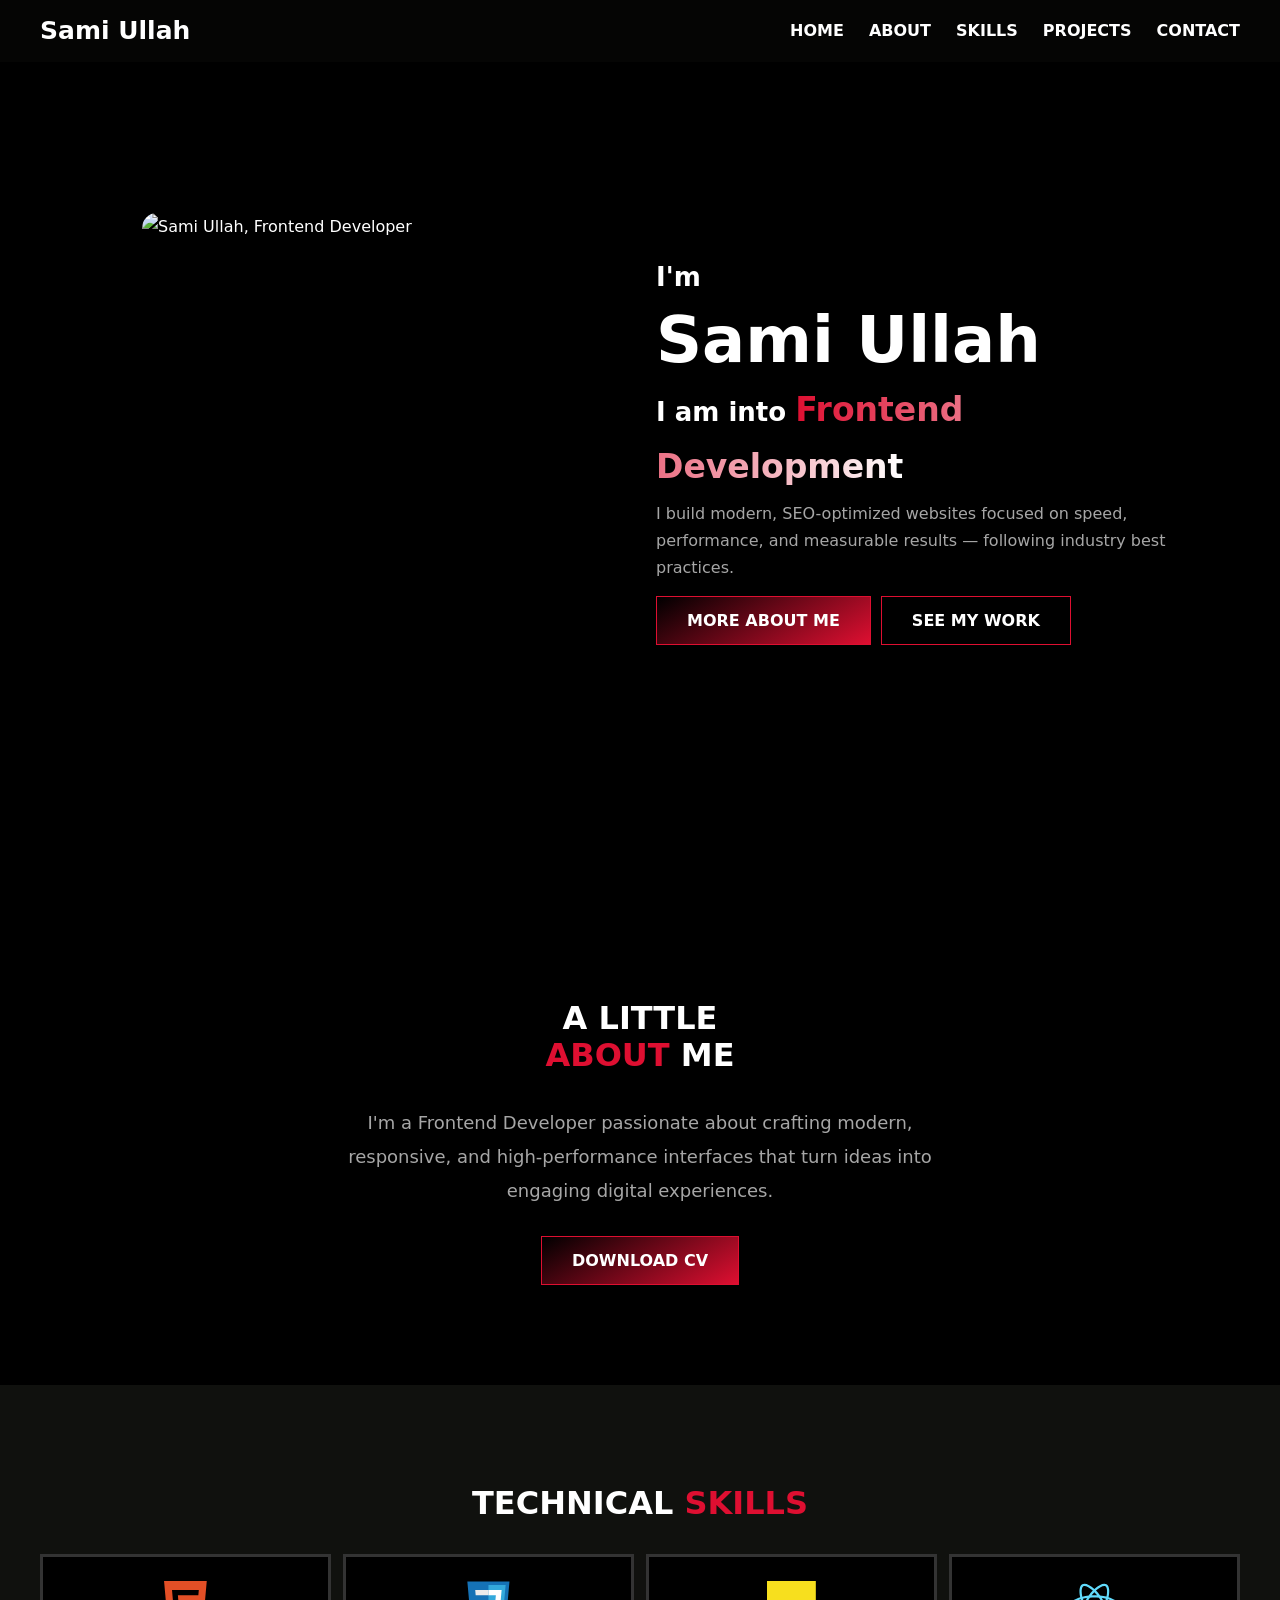
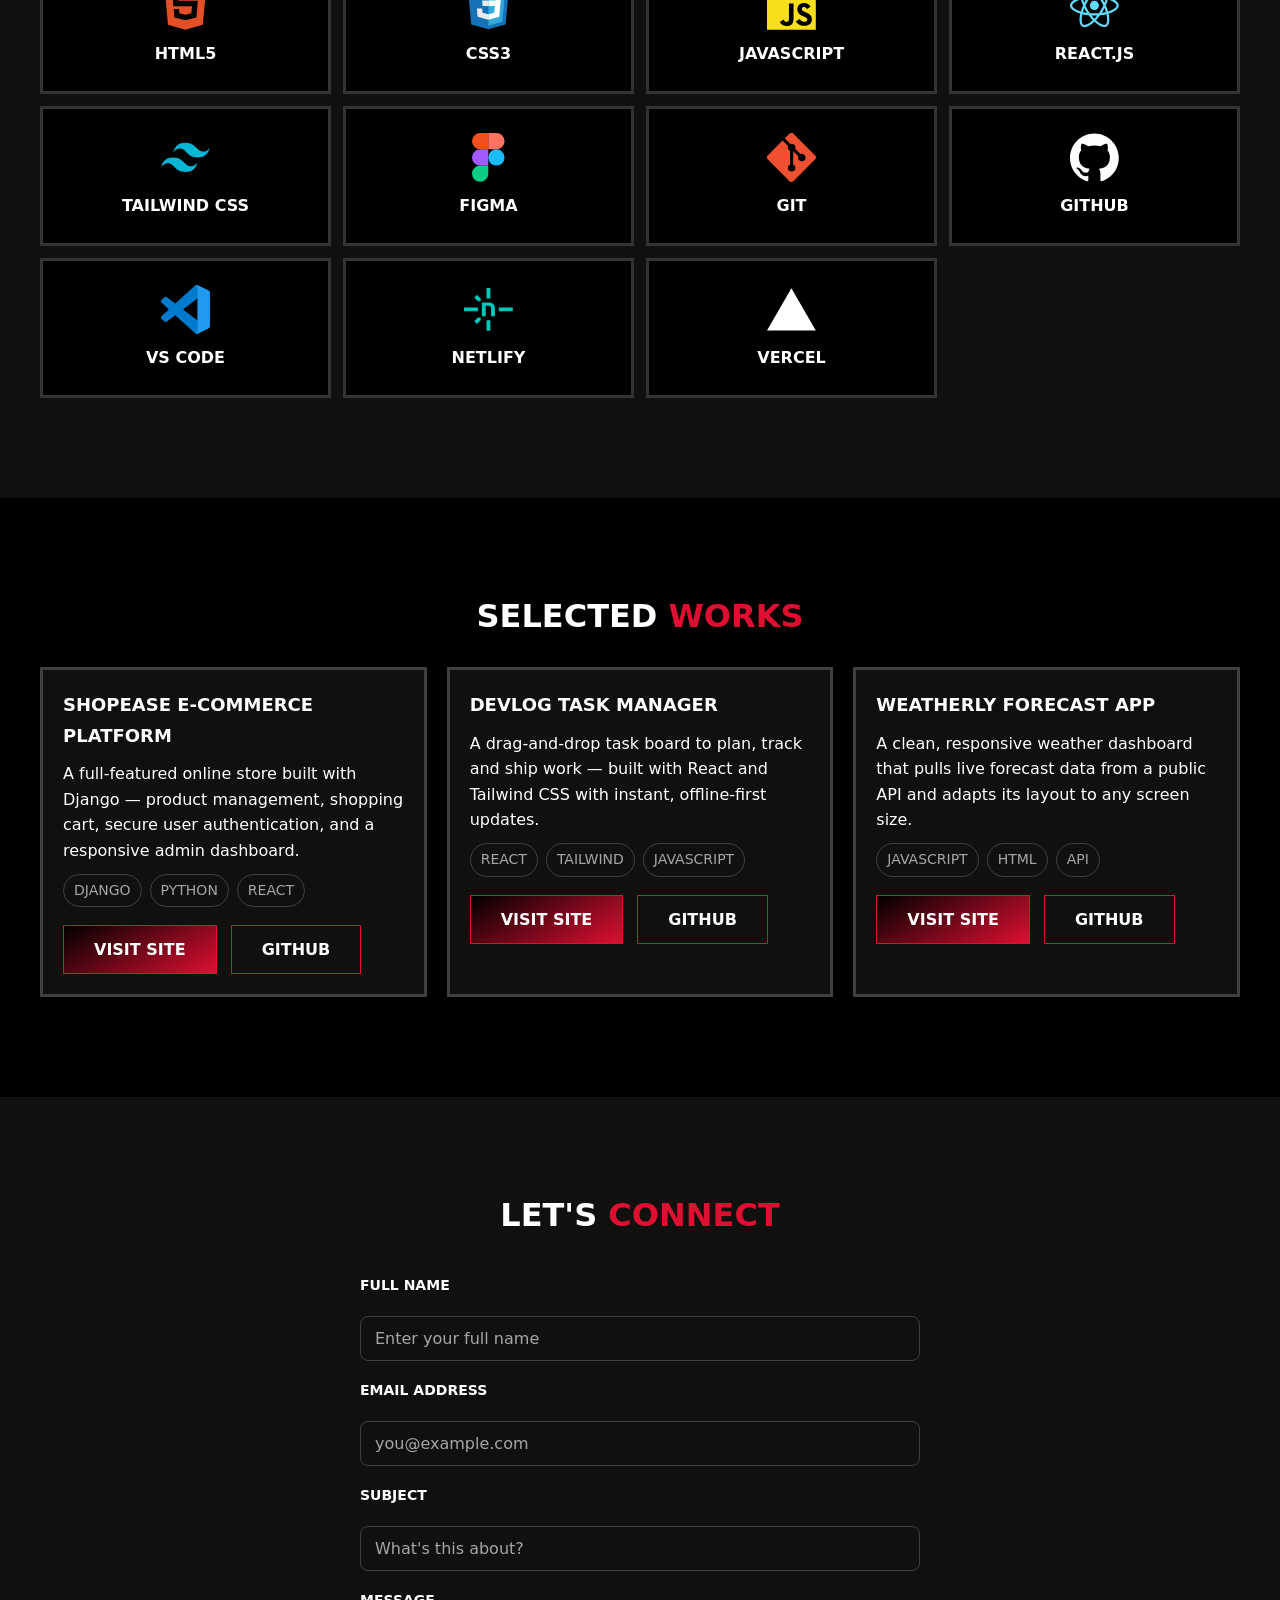
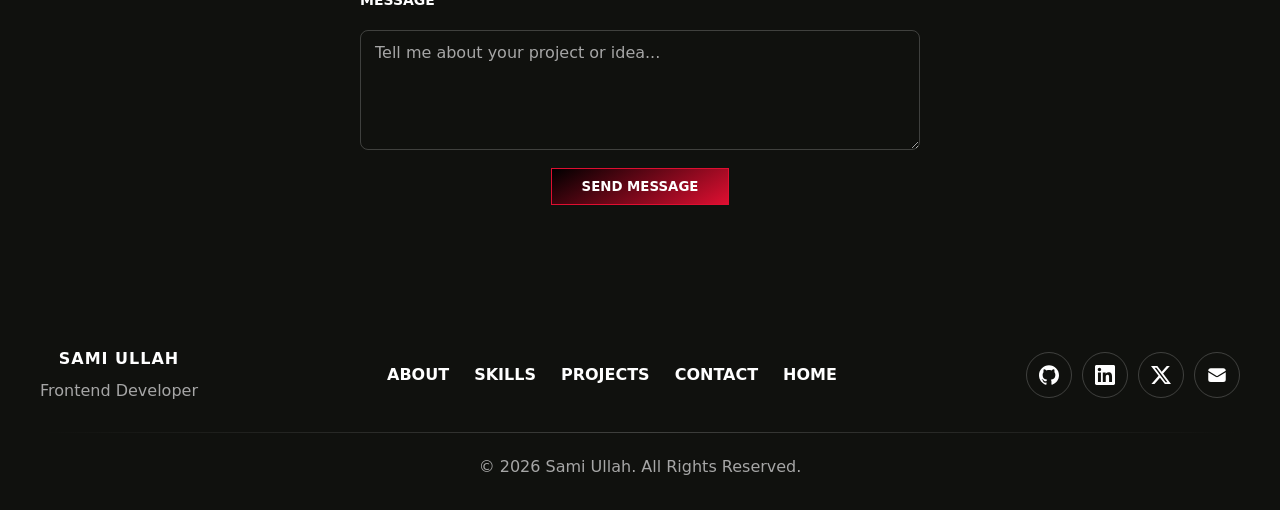
==== public/index.html @ dae84e6e "Updated the whole portfolio theme" ====
<!DOCTYPE html>
<html lang="en">
<head>
    <meta charset="UTF-8">
    <meta name="viewport" content="width=device-width, initial-scale=1.0, viewport-fit=cover">
    <title>Sami Ullah | Frontend Developer Portfolio</title>
    <meta name="description" content="I build modern, SEO-optimized websites focused on speed, performance, and measurable results — following industry best practices.">
    <meta name="author" content="Sami Ullah">
    <meta name="keywords" content="Sami Ullah, Sami Ullah frontend developer, frontend developer portfolio, HTML, CSS, JavaScript, React, Tailwind CSS, portfolio">
    <meta name="robots" content="index, follow, max-image-preview:large">
    <meta name="theme-color" content="#000000">
    <meta name="color-scheme" content="dark">

    <link rel="icon" type="image/x-icon" href="favicon.ico">
    <link rel="canonical" href="https://samiullah.netlify.app/">
    <link rel="sitemap" type="application/xml" href="sitemap.xml">
    <link rel="stylesheet" href="assets/css/styles.css">

    <!-- open-graph code -->
    <meta property="og:url" content="https://samiullah.netlify.app/">
    <meta property="og:type" content="website">
    <meta property="og:title" content="Sami Ullah | Frontend Developer">
    <meta property="og:description" content="Frontend Developer specializing in modern, responsive, high-performance websites using React, Tailwind CSS & JavaScript — built to deliver real results for clients.">
    <meta property="og:site_name" content="Sami Ullah">
    <meta property="og:locale" content="en_US">
    <meta property="og:image" content="https://samiullah.netlify.app/assets/images/og-banner.webp">
    <meta property="og:image:secure_url" content="https://samiullah.netlify.app/assets/images/og-banner.webp">
    <meta property="og:image:type" content="image/webp">
    <meta property="og:image:width" content="1200">
    <meta property="og:image:height" content="670">
    <meta property="og:image:alt" content="Sami Ullah - Frontend Developer">

    <!-- open graph code for twitter/x -->
    <meta name="twitter:card" content="summary_large_image">
    <meta name="twitter:site" content="@samiwebdev">
    <meta name="twitter:creator" content="@samiwebdev">
    <meta name="twitter:title" content="Sami Ullah | Frontend Developer">
    <meta name="twitter:description" content="Frontend Developer specializing in modern, responsive, high-performance websites using React, Tailwind CSS & JavaScript — built to deliver real results for clients.">
    <meta name="twitter:image" content="https://samiullah.netlify.app/assets/images/og-banner.webp">
    <meta name="twitter:image:alt" content="Sami Ullah - Frontend Developer">

    <!-- google tag for google analytics -->
    <script async src="https://www.googletagmanager.com/gtag/js?id=G-2EMG49H4B8"></script>
    <script>
      window.dataLayer = window.dataLayer || [];
      function gtag(){dataLayer.push(arguments);}
      gtag('js', new Date());
      gtag('config', 'G-2EMG49H4B8');
    </script>

    <!-- feat(SEO), add Person and WebSite schema markup -->
    <script type="application/ld+json">
    {
        "@context": "https://schema.org",
        "@graph": [
            {
                "@type": "Person",
                "@id": "https://samiullah.netlify.app/#developer",
                "name": "Sami Ullah",
                "url": "https://samiullah.netlify.app/",
                "jobTitle": "Frontend Developer",
                "email": "mailto:samiwebdev12@gmail.com",
                "image": "https://samiullah.netlify.app/assets/images/og-banner.webp",
                "knowsAbout": ["HTML", "CSS", "JavaScript", "React.js", "Tailwind CSS", "Figma", "Git", "Github", "Netlify", "Vercel"],
                "sameAs": [
                    "https://github.com/samiwebdev12",
                    "https://www.linkedin.com/in/sami-ullah-3365a2432",
                    "https://x.com/samiwebdev"
                ]
            },
            {
                "@type": "WebSite",
                "@id": "https://samiullah.netlify.app/#website",
                "url": "https://samiullah.netlify.app/",
                "name": "Sami Ullah | Frontend Developer Portfolio",
                "inLanguage": "en",
                "author": { "@id": "https://samiullah.netlify.app/#developer" }
            }
        ]
    }
    </script>
 
</head>
<body>

    <!-- header/navbar -->
    <header class="header">
        <div class="container">
            <a href="#hero" class="brand">Sami Ullah</a>

            <button type="button" class="nav-toggle" id="nav-toggle"
                    aria-expanded="false" aria-controls="site-nav">
                <span class="nav-toggle-bar" aria-hidden="true"></span>
                <span class="nav-toggle-bar" aria-hidden="true"></span>
                <span class="nav-toggle-bar" aria-hidden="true"></span>
            </button>

            <div class="nav-links" id="site-nav">
                <a href="#hero">Home</a>
                <a href="#about">About</a>
                <a href="#skills">Skills</a>
                <a href="#projects">Projects</a>
                <a href="#contact">Contact</a>
            </div>
            
        </div>
    </header>

    <main>

        <!-- hero-section -->
        <section id="hero" class="hero">
            <div class="container hero-content">

                <div class="hero-image-container">
                    <img class="hero-image" src="assets/images/profile.webp" alt="Sami Ullah, Frontend Developer" loading="lazy">
                </div>

                <div class="hero-text">
                    <h1 class="hero-greeting">I'm</h1>
                    <h2 class="hero-name">Sami Ullah</h2>

                    <p class="hero-tagline">
                        I am into <span class="accent-text">Frontend Development</span>
                    </p>

                    <p class="hero-description">
                        I build modern, SEO-optimized websites focused on speed, performance, and measurable results — following industry best practices.
                    </p>

                    <div class="hero-buttons">
                        <a href="#about" class="btn btn-primary">More About Me</a>
                        <a href="#projects" class="btn btn-secondary">See My Work</a>
                    </div>
                </div>

            </div>
        </section>

        <!-- about-section -->
        <section id="about" class="about-section">
            <div class="container">

                <h2 class="section-heading">
                    A Little<br><span class="accent-text">About</span> Me
                </h2>

                <p class="about-text">
                    I'm a Frontend Developer passionate about crafting modern, responsive,
                    and high-performance interfaces that turn ideas into engaging digital experiences.
                </p>

                <a href="assets/cv/sami-ullah-cv.pdf"
                   download="Sami-Ullah-Frontend-Developer-CV.pdf"
                   class="btn btn-primary">Download CV
                </a>

            </div>
        </section>

        <!-- skills-section -->
        <section id="skills" class="skills-section">
            <div class="container">
                <h2 class="section-heading">
                    Technical <span class="accent-text">Skills</span>
                </h2>

                <div class="skills-grid">

                    <!-- card-1 -->
                    <div class="skill-card">
                        <svg viewBox="0 0 24 24" fill="#E34F26" role="img" aria-label="HTML5">
                            <path d="M1.5 0h21l-1.91 21.563L11.977 24l-8.564-2.438L1.5 0zm7.031 9.75l-.232-2.718 10.059.003.23-2.622L5.412 4.41l.698 8.01h9.126l-.326 3.426-2.91.804-2.955-.81-.188-2.11H6.248l.33 4.171L12 19.351l5.379-1.443.744-8.157H8.531z"/>
                        </svg>
                        <span>HTML5</span>
                    </div>

                    <div class="skill-card">
                        <svg viewBox="0 0 128 128" role="img" aria-label="CSS3" xmlns="http://www.w3.org/2000/svg">
                            <path fill="#1572B6" d="M18.814 114.123L8.76 1.352h110.48l-10.064 112.754-45.243 12.543-45.119-12.526z"/>
                            <path fill="#33A9DC" d="M64.001 117.062l36.559-10.136 8.601-96.354h-45.16v106.49z"/>
                            <path fill="#fff" d="M64.001 51.429h18.302l1.264-14.163H64.001V23.435h34.682l-.332 3.711-3.4 38.114h-30.95V51.429z"/>
                            <path fill="#EBEBEB" d="M64.083 87.349l-.061.018-15.403-4.159-.985-11.031H33.752l1.937 21.717 28.331 7.863.063-.018v-14.39z"/>
                            <path fill="#fff" d="M81.127 64.675l-1.666 18.522-15.426 4.164v14.39l28.354-7.858.208-2.337 2.406-26.881H81.127z"/>
                            <path fill="#EBEBEB" d="M64.048 23.435v13.831H30.64l-.277-3.108-.63-7.012-.331-3.711h34.646zm-.047 27.996v13.831H48.792l-.277-3.108-.631-7.012-.33-3.711h16.447z"/>
                        </svg>
                        <span>CSS3</span>
                    </div>

                    <div class="skill-card">
                        <svg viewBox="0 0 24 24" fill="#F7DF1E" role="img" aria-label="JavaScript">
                            <path d="M0 0h24v24H0V0zm22.034 18.276c-.175-1.095-.888-2.015-3.003-2.873-.736-.345-1.554-.585-1.797-1.14-.091-.33-.105-.51-.046-.705.15-.646.915-.84 1.515-.66.39.12.75.42.976.9 1.034-.676 1.034-.676 1.755-1.125-.27-.42-.404-.601-.586-.78-.63-.705-1.469-1.065-2.834-1.034l-.705.089c-.676.165-1.32.525-1.71 1.005-1.14 1.291-.811 3.541.569 4.471 1.365 1.02 3.361 1.244 3.616 2.205.24 1.17-.87 1.545-1.966 1.41-.811-.18-1.26-.586-1.755-1.336l-1.83 1.051c.21.48.45.689.81 1.109 1.74 1.756 6.09 1.666 6.871-1.004.029-.09.24-.705.074-1.65l.046.067zm-8.983-7.245h-2.248c0 1.938-.009 3.864-.009 5.805 0 1.232.063 2.363-.138 2.711-.33.689-1.18.601-1.566.48-.396-.196-.597-.466-.83-.855-.063-.105-.11-.196-.127-.196l-1.825 1.125c.305.63.75 1.172 1.324 1.517.855.51 2.004.675 3.207.405.783-.226 1.458-.691 1.811-1.411.51-.93.402-2.07.397-3.346.012-2.054 0-4.109 0-6.179l.004-.056z"/>
                        </svg>
                        <span>JavaScript</span>
                    </div>

                    <div class="skill-card">
                        <svg viewBox="0 0 24 24" fill="#61DAFB" role="img" aria-label="React">
                            <path d="M14.23 12.004a2.236 2.236 0 0 1-2.235 2.236 2.236 2.236 0 0 1-2.236-2.236 2.236 2.236 0 0 1 2.235-2.236 2.236 2.236 0 0 1 2.236 2.236zm2.648-10.69c-1.346 0-3.107.96-4.888 2.622-1.78-1.653-3.542-2.602-4.887-2.602-.41 0-.783.093-1.106.278-1.375.793-1.683 3.264-.973 6.365C1.98 8.917 0 10.42 0 12.004c0 1.59 1.99 3.097 5.043 4.03-.704 3.113-.39 5.588.988 6.38.32.187.69.275 1.102.275 1.345 0 3.107-.96 4.888-2.624 1.78 1.654 3.542 2.603 4.887 2.603.41 0 .783-.09 1.106-.275 1.374-.792 1.683-3.263.973-6.365C22.02 15.096 24 13.59 24 12.004c0-1.59-1.99-3.097-5.043-4.032.704-3.11.39-5.587-.988-6.38-.318-.184-.688-.277-1.092-.278zm-.005 1.09v.006c.225 0 .406.044.558.127.666.382.955 1.835.73 3.704-.054.46-.142.945-.25 1.44-.96-.236-2.006-.417-3.107-.534-.66-.905-1.345-1.727-2.035-2.447 1.592-1.48 3.087-2.292 4.105-2.295zm-9.77.02c1.012 0 2.514.808 4.11 2.28-.686.72-1.37 1.537-2.02 2.442-1.107.117-2.154.298-3.113.538-.112-.49-.195-.964-.254-1.42-.23-1.868.054-3.32.714-3.707.19-.09.4-.127.563-.132zm4.882 3.05c.455.468.91.992 1.36 1.564-.44-.02-.89-.034-1.345-.034-.46 0-.915.01-1.36.034.44-.572.895-1.096 1.345-1.565zM12 8.1c.74 0 1.477.034 2.202.093.406.582.802 1.203 1.183 1.86.372.64.71 1.29 1.018 1.946-.308.655-.646 1.31-1.013 1.95-.38.66-.773 1.288-1.18 1.87-.728.063-1.466.098-2.21.098-.74 0-1.477-.035-2.202-.093-.406-.582-.802-1.204-1.183-1.86-.372-.64-.71-1.29-1.018-1.946.303-.657.646-1.313 1.013-1.954.38-.66.773-1.286 1.18-1.868.728-.064 1.466-.098 2.21-.098zm-3.635.254c-.24.377-.48.763-.704 1.16-.225.39-.435.782-.635 1.174-.265-.656-.49-1.31-.676-1.947.64-.15 1.315-.283 2.015-.386zm7.26 0c.695.103 1.365.23 2.006.387-.18.632-.405 1.282-.66 1.933-.2-.39-.41-.783-.64-1.174-.225-.392-.465-.774-.705-1.146zm3.063.675c.484.15.944.317 1.375.498 1.732.74 2.852 1.708 2.852 2.476-.005.768-1.125 1.74-2.857 2.475-.42.18-.88.342-1.355.493-.28-.958-.646-1.956-1.1-2.98.45-1.017.81-2.01 1.085-2.964zm-13.395.004c.278.96.645 1.957 1.1 2.98-.45 1.017-.812 2.01-1.086 2.964-.484-.15-.944-.318-1.37-.5-1.732-.737-2.852-1.706-2.852-2.474 0-.768 1.12-1.742 2.852-2.476.42-.18.88-.342 1.356-.494zm11.678 4.28c.265.657.49 1.312.676 1.948-.64.157-1.316.29-2.016.39.24-.375.48-.762.705-1.158.225-.39.435-.788.636-1.18zm-9.945.02c.2.392.41.783.64 1.175.23.39.465.772.705 1.143-.695-.102-1.365-.23-2.006-.386.18-.63.406-1.282.66-1.933zM17.92 16.32c.112.493.2.968.254 1.423.23 1.868-.054 3.32-.714 3.708-.147.09-.338.128-.563.128-1.012 0-2.514-.807-4.11-2.28.686-.72 1.37-1.536 2.02-2.44 1.107-.118 2.154-.3 3.113-.54zm-11.83.01c.96.234 2.006.415 3.107.532.66.905 1.345 1.727 2.035 2.446-1.595 1.483-3.092 2.295-4.11 2.295-.22-.005-.406-.05-.553-.132-.666-.38-.955-1.834-.73-3.703.054-.46.142-.944.25-1.438zm4.56.64c.44.02.89.034 1.345.034.46 0 .915-.01 1.36-.034-.44.572-.895 1.095-1.345 1.565-.455-.47-.91-.993-1.36-1.565z"/>
                        </svg>
                        <span>React.js</span>
                    </div>

                    <div class="skill-card">
                        <svg viewBox="0 0 24 24" fill="#06B6D4" role="img" aria-label="Tailwind CSS">
                            <path d="M12.001,4.8c-3.2,0-5.2,1.6-6,4.8c1.2-1.6,2.6-2.2,4.2-1.8c0.913,0.228,1.565,0.89,2.288,1.624 C13.666,10.618,15.027,12,18.001,12c3.2,0,5.2-1.6,6-4.8c-1.2,1.6-2.6,2.2-4.2,1.8c-0.913-0.228-1.565-0.89-2.288-1.624 C16.337,6.182,14.976,4.8,12.001,4.8z M6.001,12c-3.2,0-5.2,1.6-6,4.8c1.2-1.6,2.6-2.2,4.2-1.8c0.913,0.228,1.565,0.89,2.288,1.624 c1.177,1.194,2.538,2.576,5.512,2.576c3.2,0,5.2-1.6,6-4.8c-1.2,1.6-2.6,2.2-4.2,1.8c-0.913-0.228-1.565-0.89-2.288-1.624 C10.337,13.382,8.976,12,6.001,12z"/>
                        </svg>
                        <span>Tailwind CSS</span>
                    </div>

                    <div class="skill-card">
                        <svg viewBox="0 0 38 57" xmlns="http://www.w3.org/2000/svg" role="img" aria-label="Figma">
                            <path fill="#1ABCFE" d="M19 28.5a9.5 9.5 0 1 1 19 0 9.5 9.5 0 0 1-19 0z"/>
                            <path fill="#0ACF83" d="M0 47.5A9.5 9.5 0 0 1 9.5 38H19v9.5a9.5 9.5 0 1 1-19 0z"/>
                            <path fill="#FF7262" d="M19 0v19h9.5a9.5 9.5 0 1 0 0-19H19z"/>
                            <path fill="#F24E1E" d="M0 9.5A9.5 9.5 0 0 0 9.5 19H19V0H9.5A9.5 9.5 0 0 0 0 9.5z"/>
                            <path fill="#A259FF" d="M0 28.5A9.5 9.5 0 0 0 9.5 38H19V19H9.5A9.5 9.5 0 0 0 0 28.5z"/>
                        </svg>
                        <span>Figma</span>
                    </div>

                    <div class="skill-card">
                        <svg viewBox="0 0 24 24" fill="#F05032" role="img" aria-label="Git">
                            <path d="M13.09 23.549a1.54 1.54 0 0 1-2.18 0L.451 13.089a1.54 1.54 0 0 1 0-2.179l7.191-7.19 2.733 2.733a1.85 1.85 0 0 0 .964 2.326v6.66a1.849 1.849 0 1 0 1.54 0V8.957l2.508 2.508a1.85 1.85 0 1 0 1.09-1.09l-2.634-2.634a1.85 1.85 0 0 0-2.378-2.377L8.73 2.63 10.91.451a1.54 1.54 0 0 1 2.179 0l10.459 10.46a1.54 1.54 0 0 1 0 2.179z"/>
                        </svg>
                        <span>Git</span>
                    </div>
                     
                    <div class="skill-card">
                        <svg viewBox="0 0 24 24" fill="#ffffff" role="img" aria-label="GitHub">
                            <path d="M12 .297c-6.63 0-12 5.373-12 12 0 5.303 3.438 9.8 8.205 11.385.6.113.82-.258.82-.577 0-.285-.01-1.04-.015-2.04-3.338.724-4.042-1.61-4.042-1.61C4.422 18.07 3.633 17.7 3.633 17.7c-1.087-.744.084-.729.084-.729 1.205.084 1.838 1.236 1.838 1.236 1.07 1.835 2.809 1.305 3.495.998.108-.776.417-1.305.76-1.605-2.665-.3-5.466-1.332-5.466-5.93 0-1.31.465-2.38 1.235-3.22-.135-.303-.54-1.523.105-3.176 0 0 1.005-.322 3.3 1.23.96-.267 1.98-.399 3-.405 1.02.006 2.04.138 3 .405 2.28-1.552 3.285-1.23 3.285-1.23.645 1.653.24 2.873.12 3.176.765.84 1.23 1.91 1.23 3.22 0 4.61-2.805 5.625-5.475 5.92.42.36.81 1.096.81 2.22 0 1.606-.015 2.896-.015 3.286 0 .315.21.69.825.57C20.565 22.092 24 17.592 24 12.297c0-6.627-5.373-12-12-12"/>
                        </svg>
                        <span>GitHub</span>
                    </div>
                
                    <div class="skill-card">
                        <svg viewBox="0 0 128 128" role="img" aria-label="Visual Studio Code" xmlns="http://www.w3.org/2000/svg">
                            <path fill="#007ACC" fill-rule="evenodd" d="M90.767 127.126a7.968 7.968 0 0 0 6.35-.244l26.353-12.681a8 8 0 0 0 4.53-7.209V21.009a8 8 0 0 0-4.53-7.21L97.117 1.12a7.97 7.97 0 0 0-9.093 1.548l-50.45 46.026L15.6 32.013a5.328 5.328 0 0 0-6.807.302l-7.048 6.411a5.335 5.335 0 0 0-.006 7.888L20.796 64 1.74 81.387a5.336 5.336 0 0 0 .006 7.887l7.048 6.411a5.327 5.327 0 0 0 6.807.303l21.974-16.68 50.45 46.025a7.96 7.96 0 0 0 2.743 1.793Zm5.252-92.183L57.74 64l38.28 29.058V34.943Z" clip-rule="evenodd"/>
                            <path fill="#1F9CF0" d="M97.098 126.882A7.977 7.977 0 0 1 88 125.333c2.952 2.952 8 .861 8-3.314V5.98c0-4.175-5.048-6.266-8-3.313a7.977 7.977 0 0 1 9.098-1.549L123.467 13.8A8 8 0 0 1 128 21.01v85.982a8 8 0 0 1-4.533 7.21l-26.369 12.681Z"/>
                        </svg>
                        <span>VS Code</span>
                    </div>
                
                    <div class="skill-card">
                        <svg viewBox="0 0 24 24" fill="#00C7B7" role="img" aria-label="Netlify">
                            <path d="M6.49 19.04h-.23L5.13 17.9v-.23l1.73-1.71h1.2l.15.15v1.2L6.5 19.04ZM5.13 6.31V6.1l1.13-1.13h.23L8.2 6.68v1.2l-.15.15h-1.2L5.13 6.31Zm9.96 9.09h-1.65l-.14-.13v-3.83c0-.68-.27-1.2-1.1-1.23-.42 0-.9 0-1.43.02l-.07.08v4.96l-.14.14H8.9l-.13-.14V8.73l.13-.14h3.7a2.6 2.6 0 0 1 2.61 2.6v4.08l-.13.14Zm-8.37-2.44H.14L0 12.82v-1.64l.14-.14h6.58l.14.14v1.64l-.14.14Zm17.14 0h-6.58l-.14-.14v-1.64l.14-.14h6.58l.14.14v1.64l-.14.14ZM11.05 6.55V1.64l.14-.14h1.65l.14.14v4.9l-.14.14h-1.65l-.14-.13Zm0 15.81v-4.9l.14-.14h1.65l.14.13v4.91l-.14.14h-1.65l-.14-.14Z"/>
                        </svg>
                        <span>Netlify</span>
                    </div>
                     
                    <div class="skill-card">
                        <svg viewBox="0 0 24 24" fill="#ffffff" role="img" aria-label="Vercel">
                            <path d="m12 1.608 12 20.784H0Z"/>
                        </svg>
                        <span>Vercel</span>
                    </div>

                </div>

            </div>
        </section>

        <!-- projects-section -->
        <section id="projects" class="projects-section">
            <div class="container">

                <h2 class="section-heading">
                    Selected <span class="accent-text">Works</span>
                </h2>

                <div class="projects-grid">

                    <article class="project-card">
                        <h3>ShopEase E-Commerce Platform</h3>

                        <p>
                            A full-featured online store built with Django &mdash; product management,
                            shopping cart, secure user authentication, and a responsive admin dashboard.
                        </p>

                        <div class="project-tags">
                            <span>Django</span>
                            <span>Python</span>
                            <span>React</span>
                        </div>

                        <div class="project-buttons">
                            <a href="https://e-commerce-web-app-shop-ease.vercel.app/" target="_blank" class="btn btn-primary">Visit Site</a>
                            <a href="https://github.com/samiwebdev12" target="_blank" class="btn btn-secondary">GitHub</a>
                        </div>
                    </article>

                    <article class="project-card">
                        <h3>DevLog Task Manager</h3>

                        <p>
                            A drag-and-drop task board to plan, track and ship work &mdash;
                            built with React and Tailwind CSS with instant, offline-first updates.
                        </p>

                        <div class="project-tags">
                            <span>React</span>
                            <span>Tailwind</span>
                            <span>JavaScript</span>
                        </div>

                        <div class="project-buttons">
                            <a href="#" class="btn btn-primary">Visit Site</a>
                            <a href="https://github.com/samiwebdev12" class="btn btn-secondary" target="_blank">GitHub</a>
                        </div>
                    </article>

                    <article class="project-card">
                        <h3>Weatherly Forecast App</h3>

                        <p>
                            A clean, responsive weather dashboard that pulls live forecast data
                            from a public API and adapts its layout to any screen size.
                        </p>

                        <div class="project-tags">
                            <span>JavaScript</span>
                            <span>HTML</span>
                            <span>API</span>
                        </div>

                        <div class="project-buttons">
                            <a href="#" class="btn btn-primary">Visit Site</a>
                            <a href="https://github.com/samiwebdev12" target="_blank" class="btn btn-secondary">GitHub</a>
                        </div>
                    </article>

                </div>
            </div>
        </section>

        <!-- contact-section -->
        <section id="contact" class="contact-section">
            <div class="container">

                <h2 class="section-heading">
                    Let's <span class="accent-text">Connect</span>
                </h2>

                <form class="contact-form" name="contact" method="POST"
                      data-netlify="true" action="/success.html">
                    <input type="hidden" name="form-name" value="contact">

                    <label for="name">Full Name</label>
                    <input type="text" id="name" name="name" placeholder="Enter your full name" required>

                    <label for="email">Email Address</label>
                    <input type="email" id="email" name="email" placeholder="you@example.com" required>

                    <label for="subject">Subject</label>
                    <input type="text" id="subject" name="subject" placeholder="What's this about?" required>

                    <label for="message">Message</label>
                    <textarea id="message" name="message" placeholder="Tell me about your project or idea..." required></textarea>

                    <button type="submit" class="btn btn-primary">Send Message</button>
                </form>

            </div>
        </section>

    </main>

    <!-- footer -->
    <footer class="footer">
        <div class="container">

            <div class="footer-top">

                <div class="footer-brand-block">
                    <p class="footer-brand">Sami Ullah</p>
                    <p class="footer-tagline">Frontend Developer</p>
                </div>

                <div class="nav-links">
                    <a href="#about">About</a>
                    <a href="#skills">Skills</a>
                    <a href="#projects">Projects</a>
                    <a href="#contact">Contact</a>
                    <a href="#hero">Home</a>
                </div>

                
                <div class="footer-social-links">

                    <a href="https://github.com/samiwebdev12" target="_blank" >
                        <svg viewBox="0 0 24 24"><path d="M12 .297c-6.63 0-12 5.373-12 12 0 5.303 3.438 9.8 8.205 11.385.6.113.82-.258.82-.577 0-.285-.01-1.04-.015-2.04-3.338.724-4.042-1.61-4.042-1.61C4.422 18.07 3.633 17.7 3.633 17.7c-1.087-.744.084-.729.084-.729 1.205.084 1.838 1.236 1.838 1.236 1.07 1.835 2.809 1.305 3.495.998.108-.776.417-1.305.76-1.605-2.665-.3-5.466-1.332-5.466-5.93 0-1.31.465-2.38 1.235-3.22-.135-.303-.54-1.523.105-3.176 0 0 1.005-.322 3.3 1.23.96-.267 1.98-.399 3-.405 1.02.006 2.04.138 3 .405 2.28-1.552 3.285-1.23 3.285-1.23.645 1.653.24 2.873.12 3.176.765.84 1.23 1.91 1.23 3.22 0 4.61-2.805 5.625-5.475 5.92.42.36.81 1.096.81 2.22 0 1.606-.015 2.896-.015 3.286 0 .315.21.69.825.57C20.565 22.092 24 17.592 24 12.297c0-6.627-5.373-12-12-12"/></svg>
                    </a>

                    <a href="https://www.linkedin.com/in/sami-ullah-3365a2432" target="_blank">
                        <svg viewBox="0 0 24 24"><path d="M20.447 20.452h-3.554v-5.569c0-1.328-.027-3.037-1.852-3.037-1.853 0-2.136 1.445-2.136 2.939v5.667H9.351V9h3.414v1.561h.046c.477-.9 1.637-1.85 3.37-1.85 3.601 0 4.267 2.37 4.267 5.455v6.286zM5.337 7.433c-1.144 0-2.063-.926-2.063-2.065 0-1.138.92-2.063 2.063-2.063 1.14 0 2.064.925 2.064 2.063 0 1.139-.925 2.065-2.064 2.065zm1.782 13.019H3.555V9h3.564v11.452zM22.225 0H1.771C.792 0 0 .774 0 1.729v20.542C0 23.227.792 24 1.771 24h20.451C23.2 24 24 23.227 24 22.271V1.729C24 .774 23.2 0 22.222 0h.003z"/></svg>
                    </a>

                    <a href="https://x.com/samiwebdev" target="_blank">
                        <svg viewBox="0 0 24 24"><path d="M18.901 1.153h3.68l-8.04 9.19L24 22.846h-7.406l-5.8-7.584-6.638 7.584H.474l8.6-9.83L0 1.154h7.594l5.243 6.932ZM17.61 20.644h2.039L6.486 3.24H4.298Z"/></svg>
                    </a>

                    <a href="mailto:samiwebdev12@gmail.com">
                        <svg viewBox="0 0 24 24"><path d="M22.5 6.908V6.75a3 3 0 0 0-3-3h-15a3 3 0 0 0-3 3v.158l9.714 5.978a1.5 1.5 0 0 0 1.572 0L22.5 6.908z"/><path d="M1.5 8.67v8.58a3 3 0 0 0 3 3h15a3 3 0 0 0 3-3V8.67l-8.928 5.493a3 3 0 0 1-3.144 0L1.5 8.67z"/></svg>
                    </a>

                </div>

            </div>

            <hr class="footer-divider">

            <p class="copyright">&copy; 2026 Sami Ullah. All Rights Reserved.</p>

        </div>
    </footer>

    <script src="assets/js/main.js" defer></script>
</body>
</html>
---- public/assets/css/styles.css ----
﻿@font-face {
    font-family: "Montserrat";
    src: url("assets/fonts/montserrat/montserrat-var.woff2") format("woff2");
}

:root {
    --primary: #de0f31;
    --black: #000000;
    --white: #ffffff;
    --gray: #a6a6a6;
    --dark: #10110e;
    --white-faded: rgba(255, 255, 255, 0.2);
    --font-main: "Montserrat", system-ui, -apple-system, "Segoe UI", Roboto,
        Ubuntu, "Helvetica Neue", Arial, sans-serif;
}

* {
    margin: 0;
    padding: 0;
    box-sizing: border-box;
}

html {
    scroll-behavior: smooth;
    scroll-padding-top: 80px;
}

body {
    font-family: var(--font-main);
    background-color: var(--black);
    color: var(--white);
    line-height: 1.7;
    overflow-x: hidden;
}

a {
    color: inherit;
    text-decoration: none;
}

button,
input,
textarea {
    font-family: inherit;
}

.container {
    width: 100%;
    max-width: 1280px;
    margin: 0 auto;
    padding: 0 16px;
}


.btn {
    display: inline-block;
    padding: 10px 30px;
    border: 1px solid var(--primary);
    font-weight: bold;
    text-transform: uppercase;
    cursor: pointer;
    transition: background-color 0.3s ease, transform 0.3s ease;
}

.btn-primary {
    background: linear-gradient(150deg, var(--black), var(--primary));
    color: var(--white);
}

.btn-secondary {
    background: transparent;
    color: var(--white);
}

.btn:hover {
    border-color: var(--white);
    transform: translateY(-2px);
}

.header {
    position: fixed;
    top: 0;
    left: 0;
    right: 0;
    z-index: 10;
    background: rgba(16, 17, 14, 0.35);
    -webkit-backdrop-filter: blur(15px) saturate(150%);
    backdrop-filter: blur(15px) saturate(150%);
}

.header .container {
    display: flex;
    align-items: center;
    justify-content: space-between;
    height: 62px;
}

.brand {
    font-size: 25px;
    font-weight: bold;
    transition: color 0.3s ease;
}

.brand:hover {
    color: var(--primary);
}

/* hamburger */
.nav-toggle {
    display: none;
    flex-direction: column;
    align-items: center;
    justify-content: center;
    gap: 5px;
    width: 42px;
    height: 42px;
    padding: 0;
    border: 1px solid var(--white-faded);
    border-radius: 8px;
    background: transparent;
    cursor: pointer;
}

.nav-toggle-bar {
    display: block;
    width: 20px;
    height: 2px;
    border-radius: 2px;
    background: var(--white);
    transition: transform 0.3s ease, opacity 0.3s ease;
}

.nav-toggle[aria-expanded="true"] .nav-toggle-bar:nth-child(1) {
    transform: translateY(7px) rotate(45deg);
}

.nav-toggle[aria-expanded="true"] .nav-toggle-bar:nth-child(2) {
    opacity: 0;
}

.nav-toggle[aria-expanded="true"] .nav-toggle-bar:nth-child(3) {
    transform: translateY(-7px) rotate(-45deg);
}

.nav-links {
    display: flex;
    align-items: center;
    gap: 25px;
}

.nav-links a {
    font-size: 15px;
    font-weight: bold;
    text-transform: uppercase;
    transition: color 0.3s ease;
}

.nav-links a:hover {
    color: var(--primary);
}

.hero {
    padding-top: 80px;
}

.hero-content {
    display: grid;
    gap: 20px;
    padding-bottom: 40px;
}

.hero-image-container {
    width: 100%;
    max-width: 320px;
    margin: 0 auto;
    border-radius: 15px;
    overflow: hidden;
}

.hero-image {
    display: block;
    width: 100%;
    aspect-ratio: 4 / 5;
    object-fit: cover;
}

.hero-text {
    display: flex;
    flex-direction: column;
    gap: 5px;
}

.hero-greeting {
    font-size: 18px;
    font-weight: bold;
}

.hero-name {
    font-size: 32px;
    font-weight: bold;
    line-height: 1.15;
}

.hero-tagline {
    font-size: 18px;
    font-weight: bold;
}

.hero-tagline .accent-text {
    font-size: 24px;
    background: linear-gradient(90deg, var(--primary), var(--white));
    -webkit-background-clip: text;
    background-clip: text;
    color: transparent;
}

.hero-description {
    color: var(--gray);
    font-size: 16px;
}

.hero-buttons {
    display: grid;
    grid-template-columns: 1fr;
    gap: 10px;
    margin-top: 10px;
}

.about-section,
.skills-section,
.projects-section,
.contact-section {
    padding: 60px 0;
}

.skills-section,
.contact-section {
    background: var(--dark);
}

.section-heading {
    margin-bottom: 32px;
    font-size: 25px;
    font-weight: bold;
    line-height: 1.15;
    text-align: center;
    text-transform: uppercase;
}

.section-heading .accent-text {
    color: var(--primary);
}

.about-text {
    max-width: 640px;
    margin: 0 auto;
    color: var(--gray);
    font-size: 18px;
    line-height: 1.9;
    text-align: center;
}

.about-section .btn {
    display: block;
    width: fit-content;
    margin: 28px auto 0;
}


.skills-grid {
    display: grid;
    grid-template-columns: repeat(2, 1fr);
    gap: 12px;
}

.skill-card {
    display: flex;
    flex-direction: column;
    align-items: center;
    justify-content: center;
    gap: 10px;
    height: 140px;
    padding: 24px 12px;
    text-align: center;
    border: 3px solid var(--white-faded);
    background: var(--black);
    transition: border-color 0.3s ease;
}

.skill-card:hover {
    border-color: var(--primary);
}

.skill-card svg {
    width: auto;
    height: 60px;
    transition: transform 0.35s ease;
}

.skill-card:hover svg {
    transform: scale(1.35) rotate(-8deg);
}

.skill-card span {
    font-size: 16px;
    font-weight: 600;
    text-transform: uppercase;
}

.projects-grid {
    display: grid;
    gap: 20px;
}

.project-card {
    display: flex;
    flex-direction: column;
    gap: 10px;
    padding: 20px;
    border: 3px solid var(--white-faded);
    background: var(--dark);
    transition: border-color 0.3s ease;
}

.project-card:hover {
    border-color: var(--primary);
}

.project-card h3 {
    font-size: 18px;
    text-transform: uppercase;
}

.project-card p {
    font-size: 16px;
    line-height: 1.6;
}

.project-tags {
    display: flex;
    flex-wrap: wrap;
    gap: 8px;
}

.project-tags span {
    padding: 4px 10px;
    border: 1px solid var(--white-faded);
    border-radius: 50px;
    color: var(--gray);
    font-size: 14px;
    text-transform: uppercase;
}

.project-buttons {
    display: flex;
    flex-wrap: wrap;
    gap: 14px;
    margin-top: 8px;
}

.contact-form {
    display: grid;
    gap: 18px;
    max-width: 560px;
    margin: 40px auto 0;
}

.contact-form label {
    font-size: 14px;
    font-weight: 600;
    text-transform: uppercase;
}

.contact-form input,
.contact-form textarea {
    width: 100%;
    padding: 12px 14px;
    border: 1.5px solid var(--white-faded);
    border-radius: 8px;
    background: transparent;
    color: var(--white);
    font-size: 16px;
    transition: border-color 0.3s ease;
}

.contact-form input::placeholder,
.contact-form textarea::placeholder {
    color: var(--gray);
}

.contact-form input:focus,
.contact-form textarea:focus {
    outline: none;
    border-color: var(--primary);
}

.contact-form textarea {
    min-height: 120px;
    resize: vertical;
}

.contact-form button {
    justify-self: center;
}

.footer {
    background: var(--dark);
    padding: 40px 0 30px;
}

.footer-top {
    display: flex;
    flex-wrap: wrap;
    align-items: center;
    justify-content: space-between;
    gap: 24px;
    text-align: center;
}

.footer-brand {
    margin-bottom: 4px;
    font-size: 16px;
    font-weight: 700;
    letter-spacing: 1px;
    text-transform: uppercase;
    color: var(--white);
}

.footer-tagline {
    color: var(--gray);
    font-size: 16px;
}

.footer-divider {
    height: 1px;
    margin: 28px 0 20px;
    border: 0;
    background: linear-gradient(90deg, transparent, var(--white-faded), transparent);
}

.copyright {
    color: var(--gray);
    font-size: 16px;
    text-align: center;
}

.footer-social-links {
    display: flex;
    gap: 10px;
}

.footer-social-links a {
    display: inline-flex;
    align-items: center;
    justify-content: center;
    width: 46px;
    height: 46px;
    border: 1px solid var(--white-faded);
    border-radius: 50%;
    color: var(--white);
    transition: border-color 0.3s ease, color 0.3s ease, transform 0.3s ease;
}

.footer-social-links svg {
    width: 20px;
    height: 20px;
}

.footer-social-links svg path {
    fill: currentColor;
}

.footer-social-links a:hover {
    border-color: var(--primary);
    color: var(--primary);
    transform: translateY(-3px);
}


@media (max-width: 767px) {
    .header .container {
        height: auto;
        flex-wrap: wrap;
        gap: 10px 0;
        padding: 10px 16px;
    }

    .nav-toggle {
        display: inline-flex;
    }

    .header .nav-links {
        flex-basis: 100%;
        flex-direction: column;
        align-items: center;
        gap: 10px;
        max-height: 0;
        overflow: hidden;
        opacity: 0;
        transition: max-height 0.3s ease, opacity 0.3s ease;
    }

    .header .nav-links.open {
        max-height: 320px;
        opacity: 1;
    }

    .hero-content {
        gap: 12px;
    }

    .hero-buttons {
        justify-items: center;
    }

    .hero-buttons .btn {
        width: min(100%, 220px);
        flex-shrink: 0;
        text-align: center;
    }

    .project-buttons {
        justify-content: center;
    }

    .project-buttons .btn {
        width: min(100%, 220px);
        flex-shrink: 0;
        text-align: center;
    }

    .footer-top {
        flex-direction: column;
        justify-content: center;
    }

    .footer .nav-links {
        flex-wrap: wrap;
        justify-content: center;
        gap: 6px 20px;
    }

    .footer {
        padding: 32px 0 24px;
    }
}

@media (max-width: 400px) {
    .hero-image-container {
        max-width: 260px;
    }

    .project-buttons {
        flex-direction: column;
        align-items: center;
    }

    .project-buttons .btn {
        width: min(100%, 220px);
    }

    .skill-card {
        height: 120px;
        padding: 16px 8px;
    }

    .skill-card span {
        font-size: 12px;
    }
}

@media (min-width: 768px) {
    .container {
        padding: 0 32px;
    }

    .hero {
        min-height: 100vh;
        display: grid;
        align-content: center;
        padding-top: 0;
    }

    .hero-content {
        grid-template-columns: 1fr 1fr;
        align-items: center;
        gap: 32px;
        padding: 40px 0;
    }

    .hero-text {
        padding-right: 24px;
    }

    .hero-image-container {
        max-width: 360px;
    }

    .hero-greeting {
        font-size: 24px;
    }

    .hero-name {
        font-size: 56px;
    }

    .hero-tagline {
        font-size: 24px;
    }

    .hero-tagline .accent-text {
        font-size: 29px;
    }

    .hero-buttons {
        display: flex;
        flex-wrap: wrap;
    }

    .skills-grid {
        grid-template-columns: repeat(3, 1fr);
    }

    .projects-grid {
        grid-template-columns: repeat(2, 1fr);
    }

    .about-section,
    .skills-section,
    .projects-section,
    .contact-section {
        padding: 80px 0;
    }

    .section-heading {
        font-size: 29px;
    }
}

@media (min-width: 1024px) {
    .container {
        padding: 0 40px;
    }

    .nav-links a {
        font-size: 16px;
    }

    .about-section,
    .skills-section,
    .projects-section,
    .contact-section {
        padding: 100px 0;
    }

    .section-heading {
        font-size: 32px;
    }

    .hero-greeting {
        font-size: 26px;
    }

    .hero-name {
        font-size: 64px;
    }

    .hero-tagline {
        font-size: 26px;
    }

    .hero-tagline .accent-text {
        font-size: 33px;
    }

    .hero-image-container {
        max-width: 380px;
    }

    .skills-grid {
        grid-template-columns: repeat(4, 1fr);
    }

    .projects-grid {
        grid-template-columns: repeat(3, 1fr);
    }
}

@media (min-width: 1440px) {
    .hero-greeting {
        font-size: 30px;
    }

    .hero-name {
        font-size: 76px;
    }

    .hero-tagline {
        font-size: 30px;
    }

    .hero-tagline .accent-text {
        font-size: 38px;
    }

    .hero-image-container {
        max-width: 400px;
    }
}
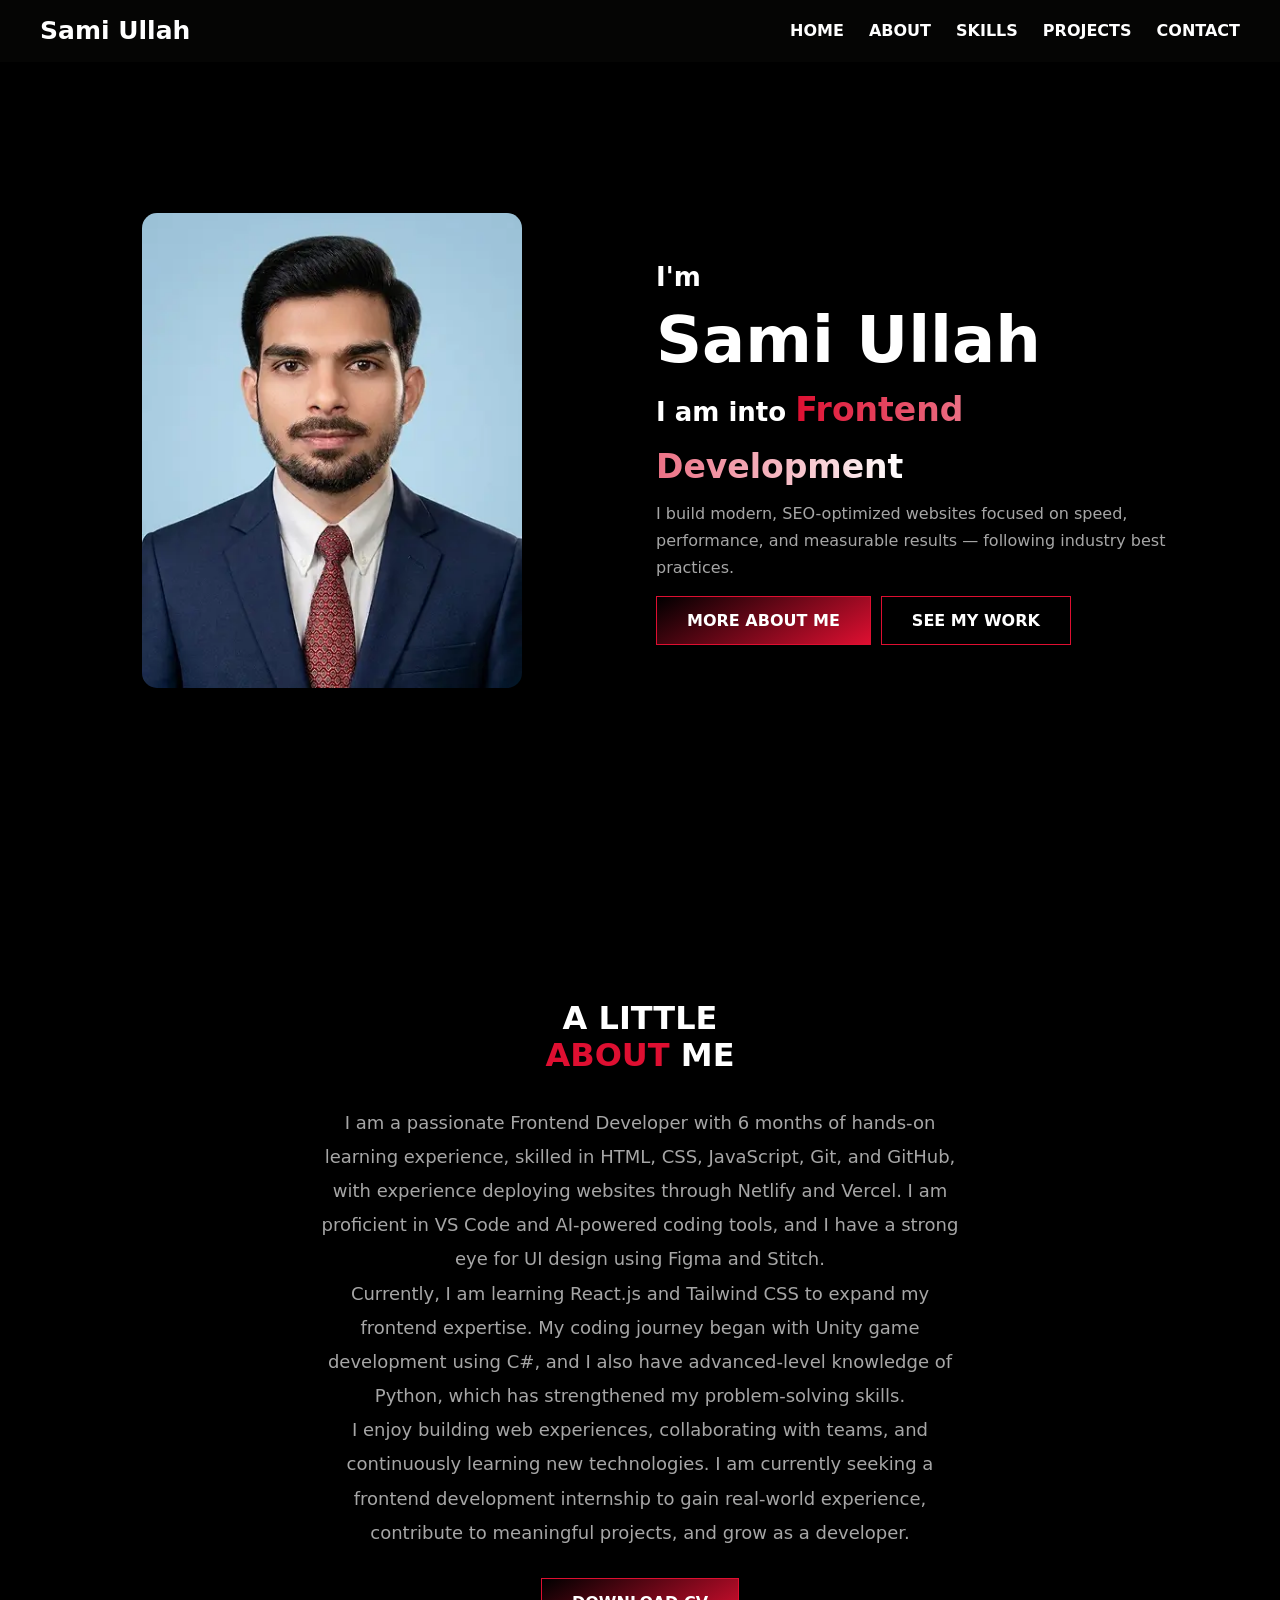
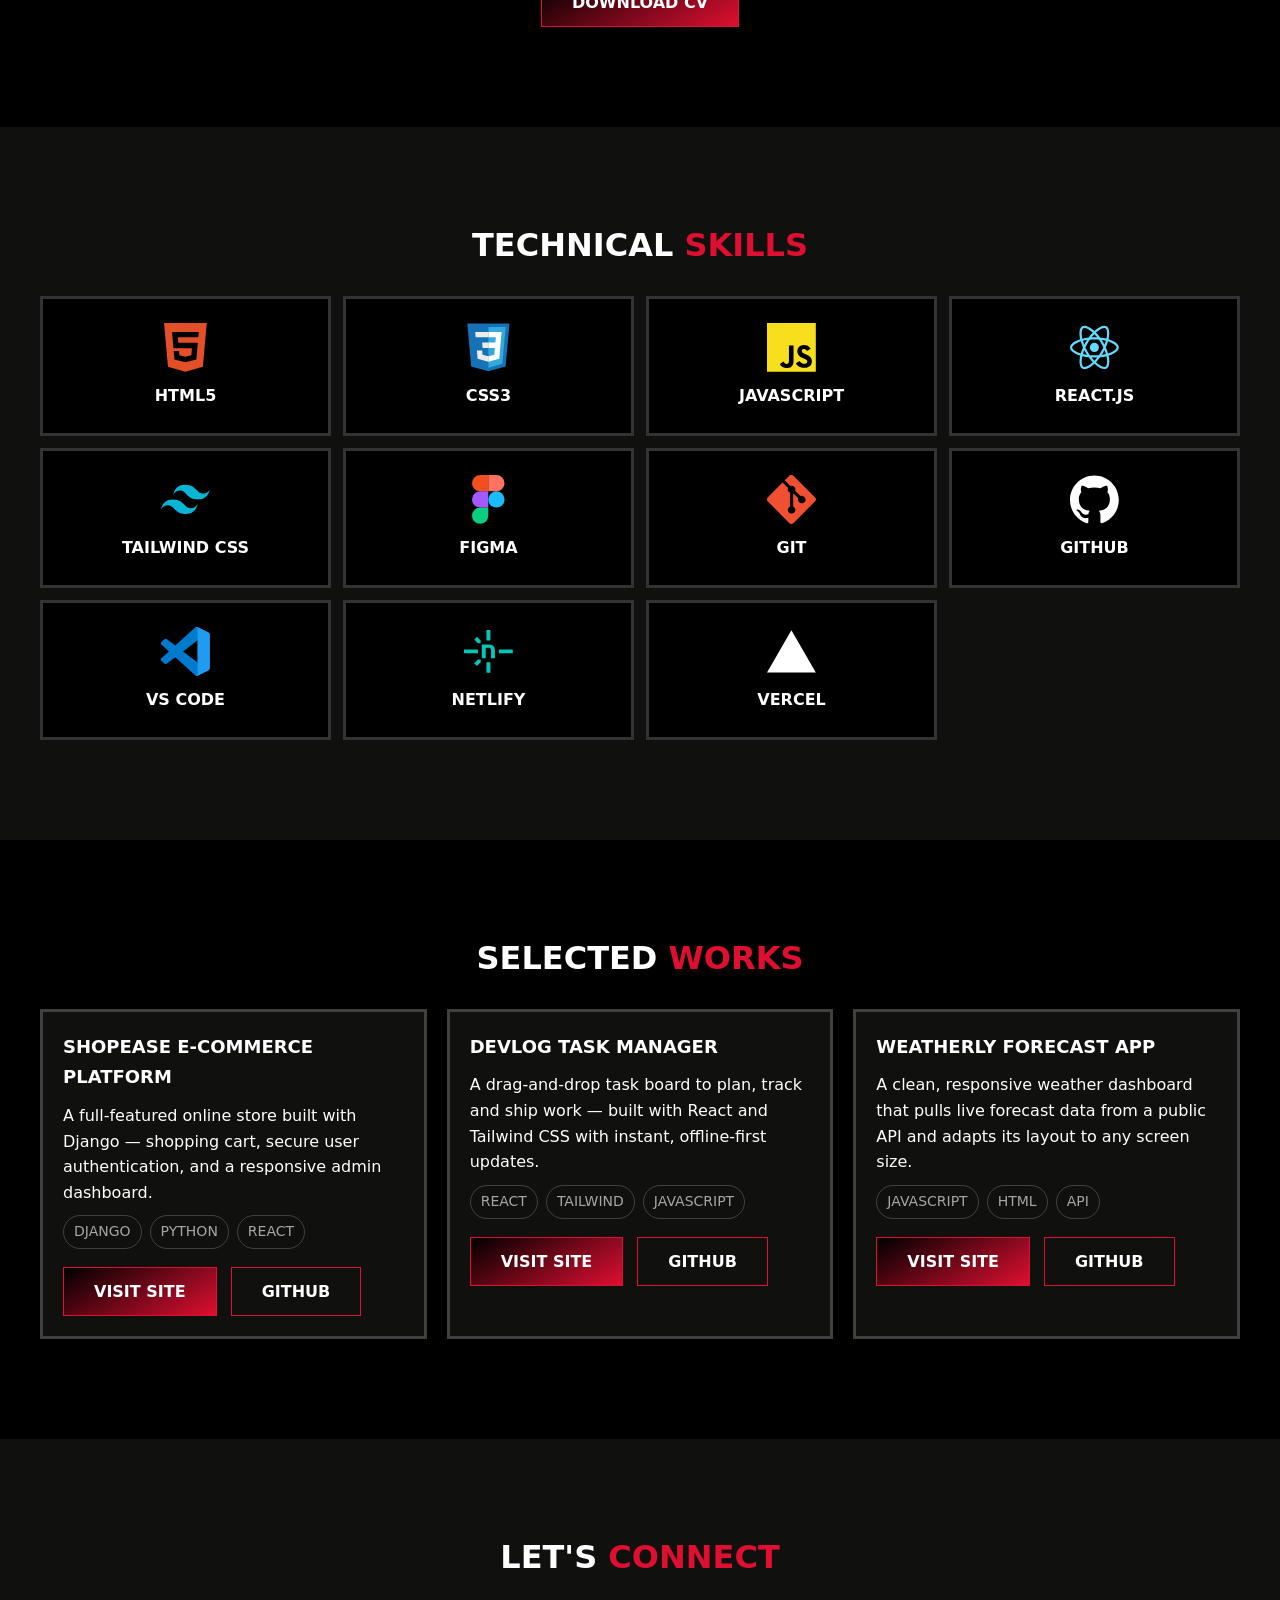
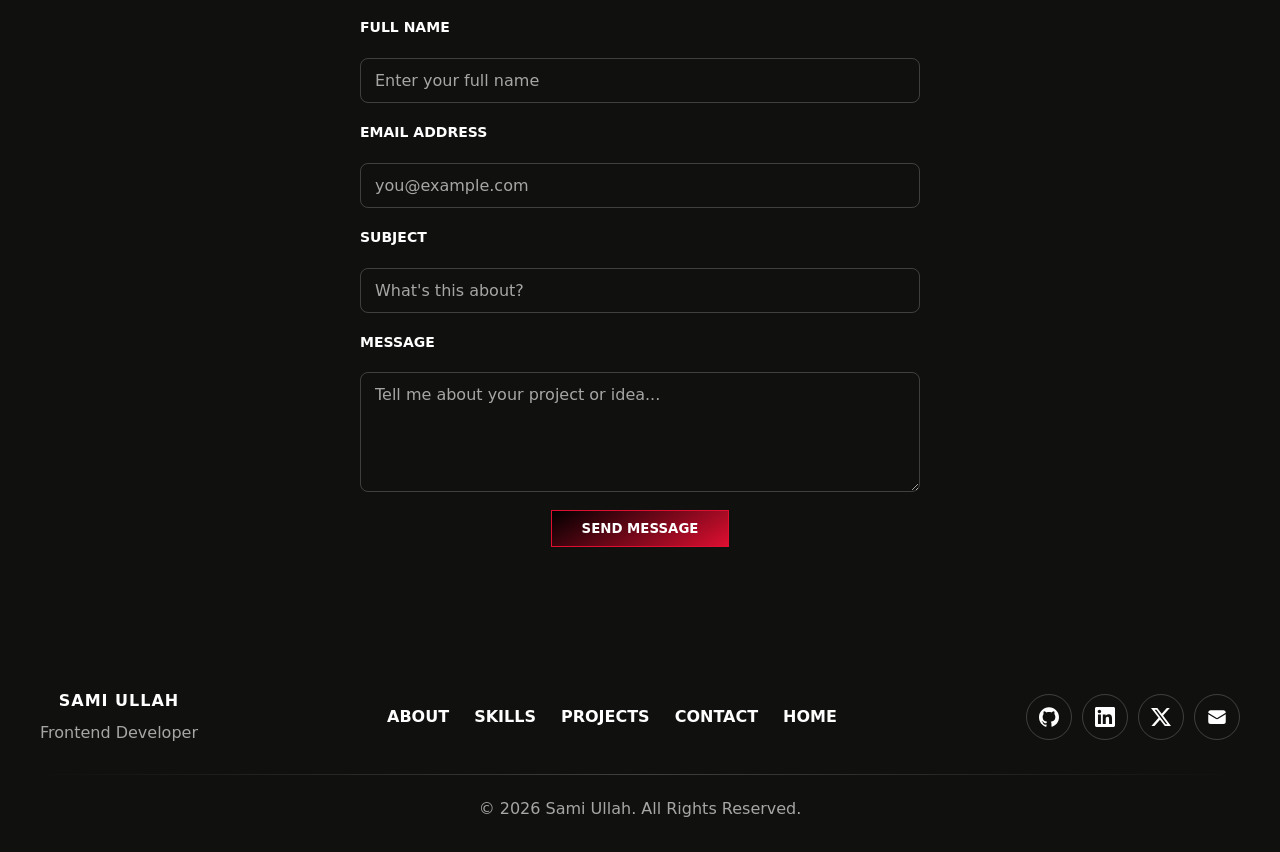
==== commit b078fbea: "About me Updated" ====
--- a/public/index.html
+++ b/public/index.html
@@ -146,8 +146,13 @@
                 </h2>
 
                 <p class="about-text">
-                    I'm a Frontend Developer passionate about crafting modern, responsive,
-                    and high-performance interfaces that turn ideas into engaging digital experiences.
+                    I am a passionate Frontend Developer with 6 months of hands-on learning experience, skilled in HTML, CSS, JavaScript, Git, and GitHub, with experience deploying websites through Netlify and Vercel. I am proficient in VS Code and AI-powered coding tools, and I have a strong eye for UI design using Figma and Stitch.           
+                </p>
+                <p class="about-text">
+                    Currently, I am learning React.js and Tailwind CSS to expand my frontend expertise. My coding journey began with Unity game development using C#, and I also have advanced-level knowledge of Python, which has strengthened my problem-solving skills.           
+                </p>
+                <p class="about-text">
+                    I enjoy building web experiences, collaborating with teams, and continuously learning new technologies. I am currently seeking a frontend development internship to gain real-world experience, contribute to meaningful projects, and grow as a developer.           
                 </p>
 
                 <a href="assets/cv/sami-ullah-cv.pdf"
@@ -274,7 +279,7 @@
                         <h3>ShopEase E-Commerce Platform</h3>
 
                         <p>
-                            A full-featured online store built with Django &mdash; product management,
+                            A full-featured online store built with Django &mdash;
                             shopping cart, secure user authentication, and a responsive admin dashboard.
                         </p>
 
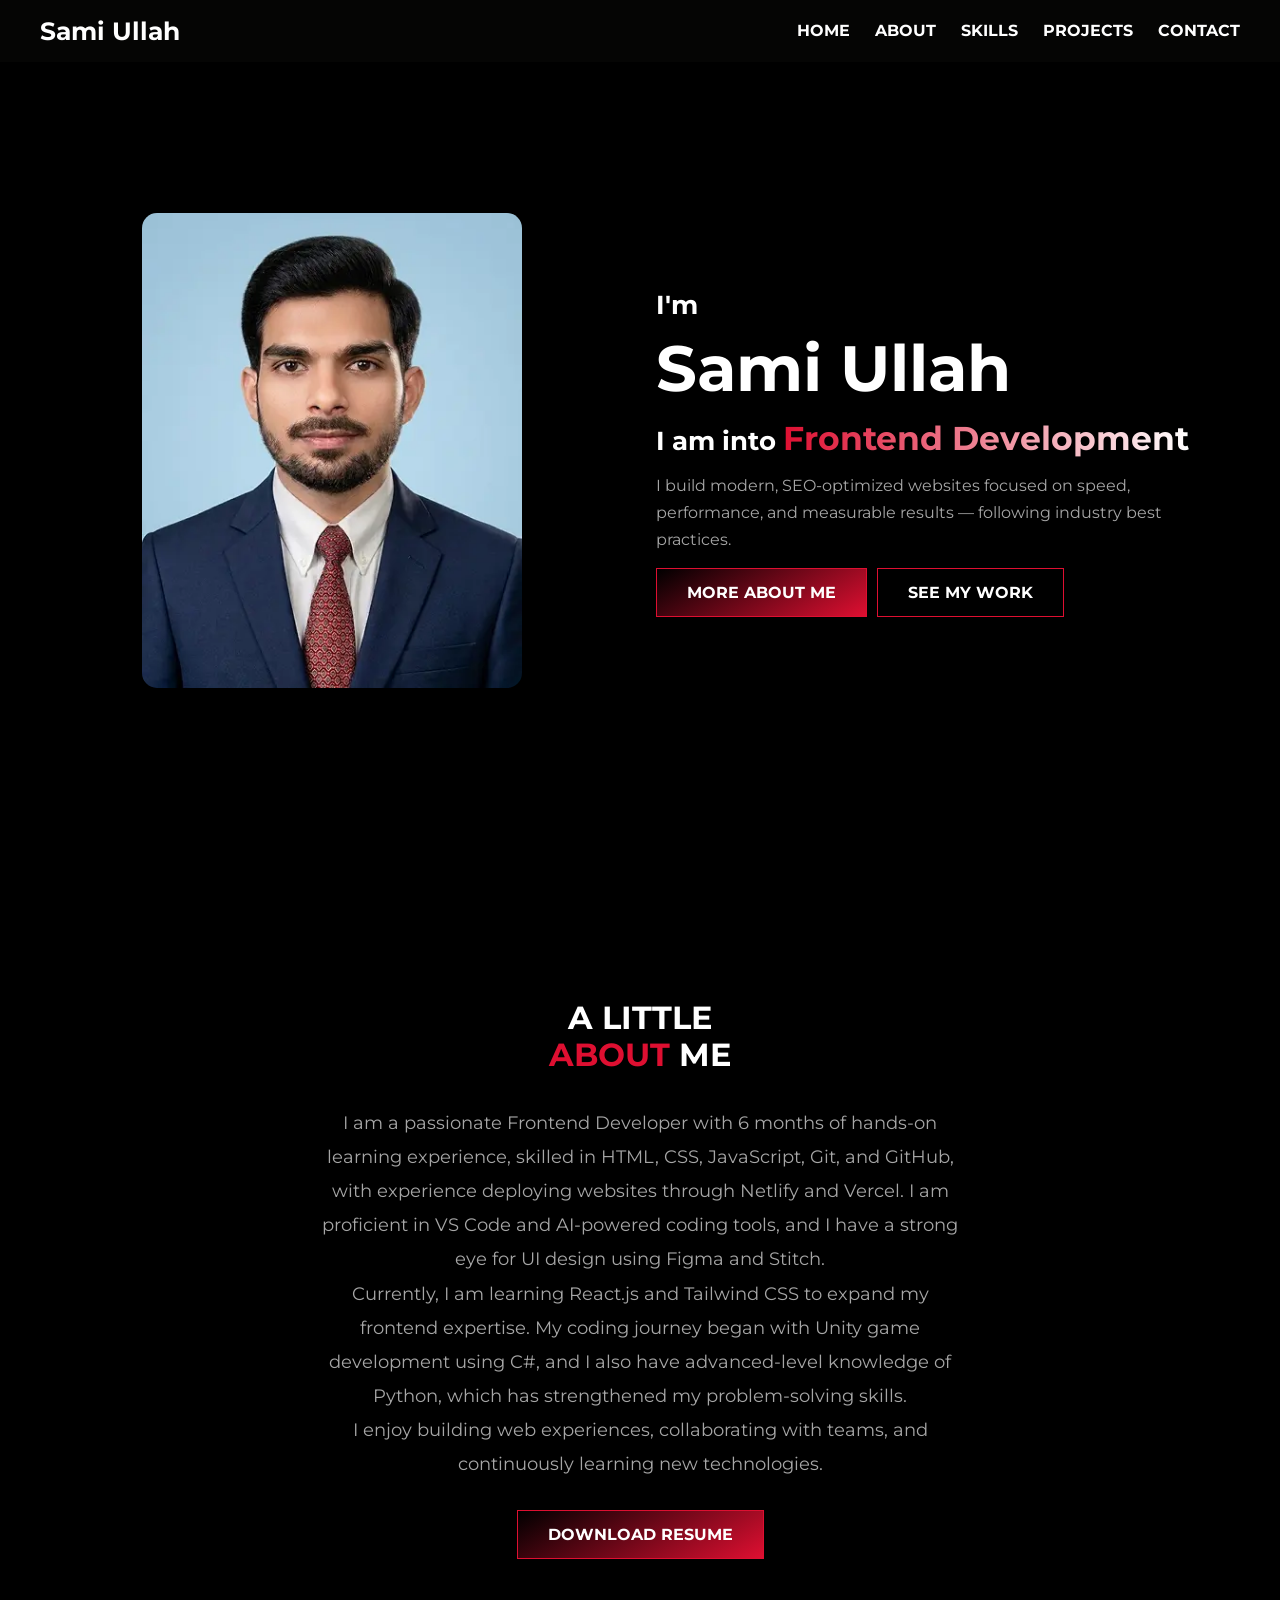
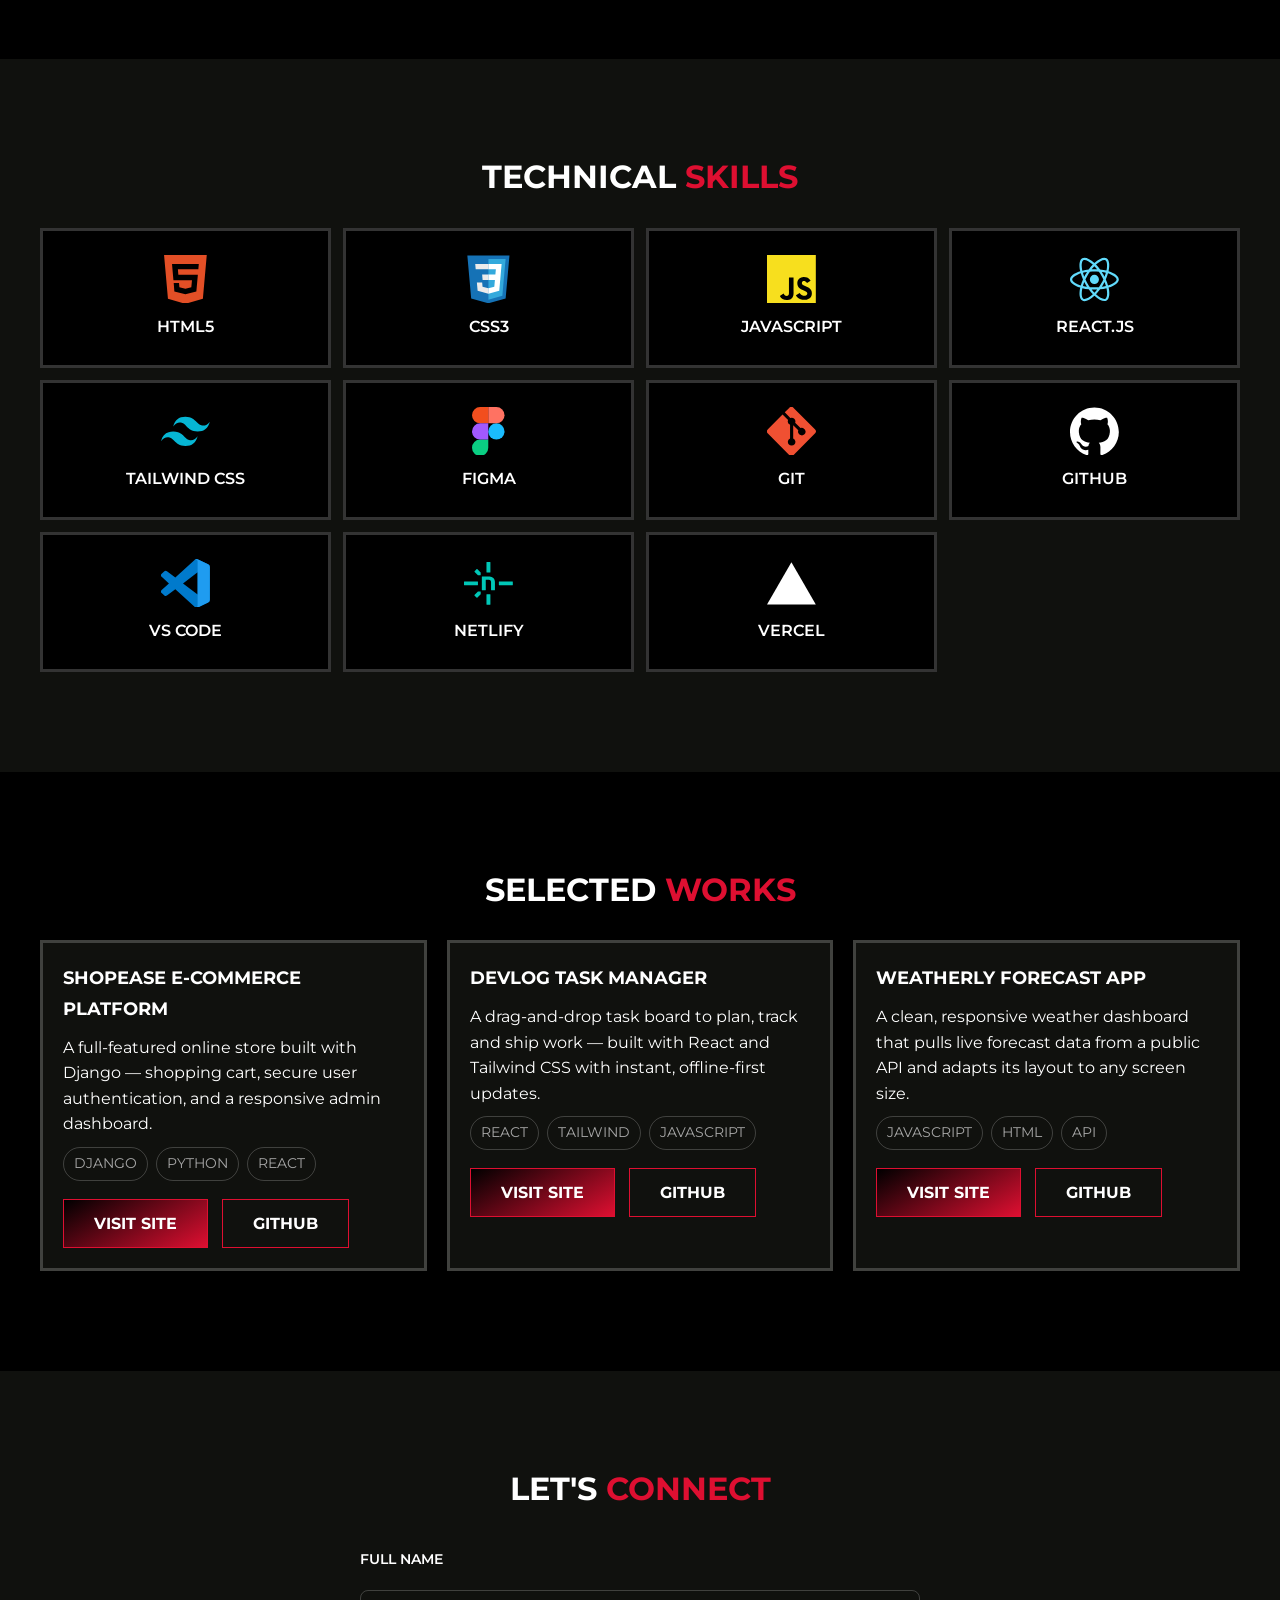
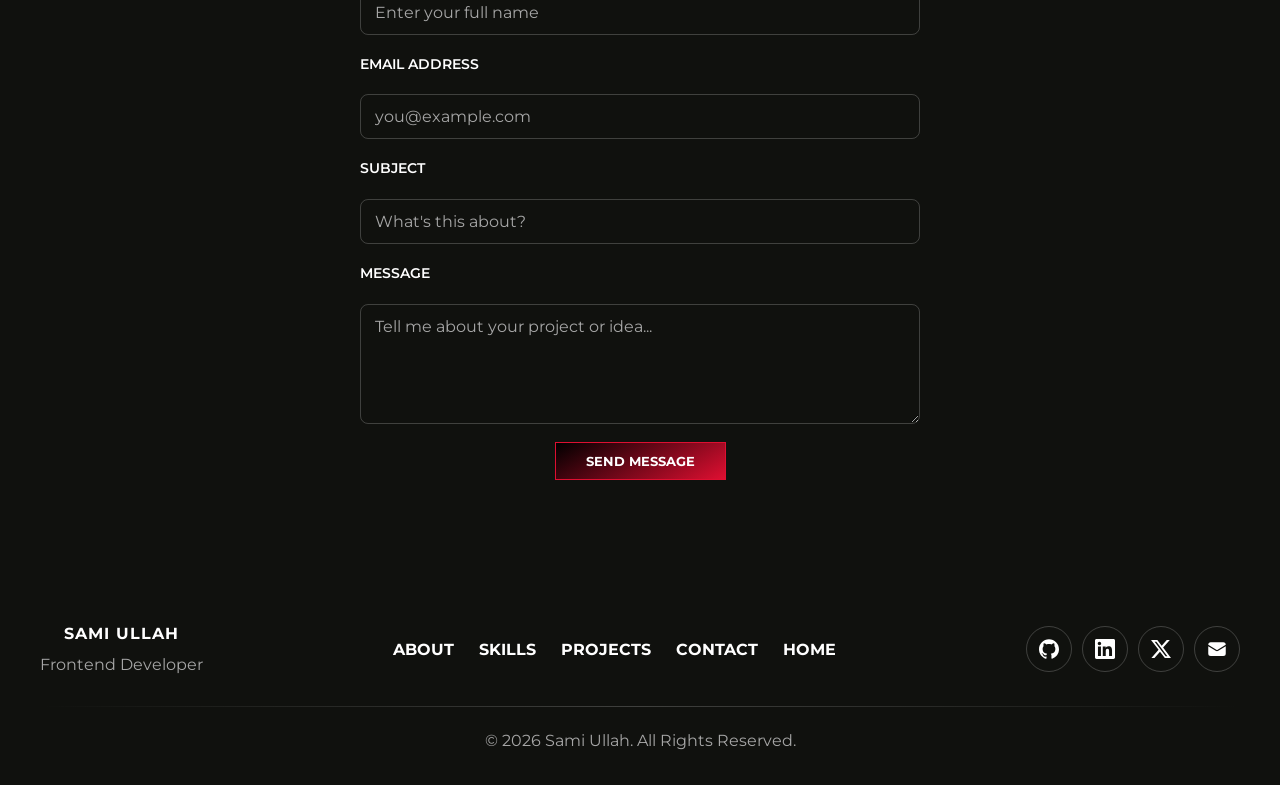
==== commit 8d584182: "About me Updated" ====
--- a/public/index.html
+++ b/public/index.html
@@ -152,12 +152,12 @@
                     Currently, I am learning React.js and Tailwind CSS to expand my frontend expertise. My coding journey began with Unity game development using C#, and I also have advanced-level knowledge of Python, which has strengthened my problem-solving skills.           
                 </p>
                 <p class="about-text">
-                    I enjoy building web experiences, collaborating with teams, and continuously learning new technologies. I am currently seeking a frontend development internship to gain real-world experience, contribute to meaningful projects, and grow as a developer.           
+                    I enjoy building web experiences, collaborating with teams, and continuously learning new technologies.           
                 </p>
 
-                <a href="assets/cv/sami-ullah-cv.pdf"
-                   download="Sami-Ullah-Frontend-Developer-CV.pdf"
-                   class="btn btn-primary">Download CV
+                <a href="assets/cv/sami-ullah-resume.pdf"
+                   download="Sami-Ullah-Frontend-Developer-Resume.pdf"
+                   class="btn btn-primary">Download Resume
                 </a>
 
             </div>
--- a/public/assets/css/styles.css
+++ b/public/assets/css/styles.css
@@ -1,6 +1,6 @@
 ﻿@font-face {
     font-family: "Montserrat";
-    src: url("assets/fonts/montserrat/montserrat-var.woff2") format("woff2");
+    src: url("../fonts/montserrat/montserrat-var.woff2") format("woff2");
 }
 
 :root {
@@ -10,8 +10,7 @@
     --gray: #a6a6a6;
     --dark: #10110e;
     --white-faded: rgba(255, 255, 255, 0.2);
-    --font-main: "Montserrat", system-ui, -apple-system, "Segoe UI", Roboto,
-        Ubuntu, "Helvetica Neue", Arial, sans-serif;
+    --font-main: "Montserrat", system-ui, Arial, sans-serif;
 }
 
 * {
